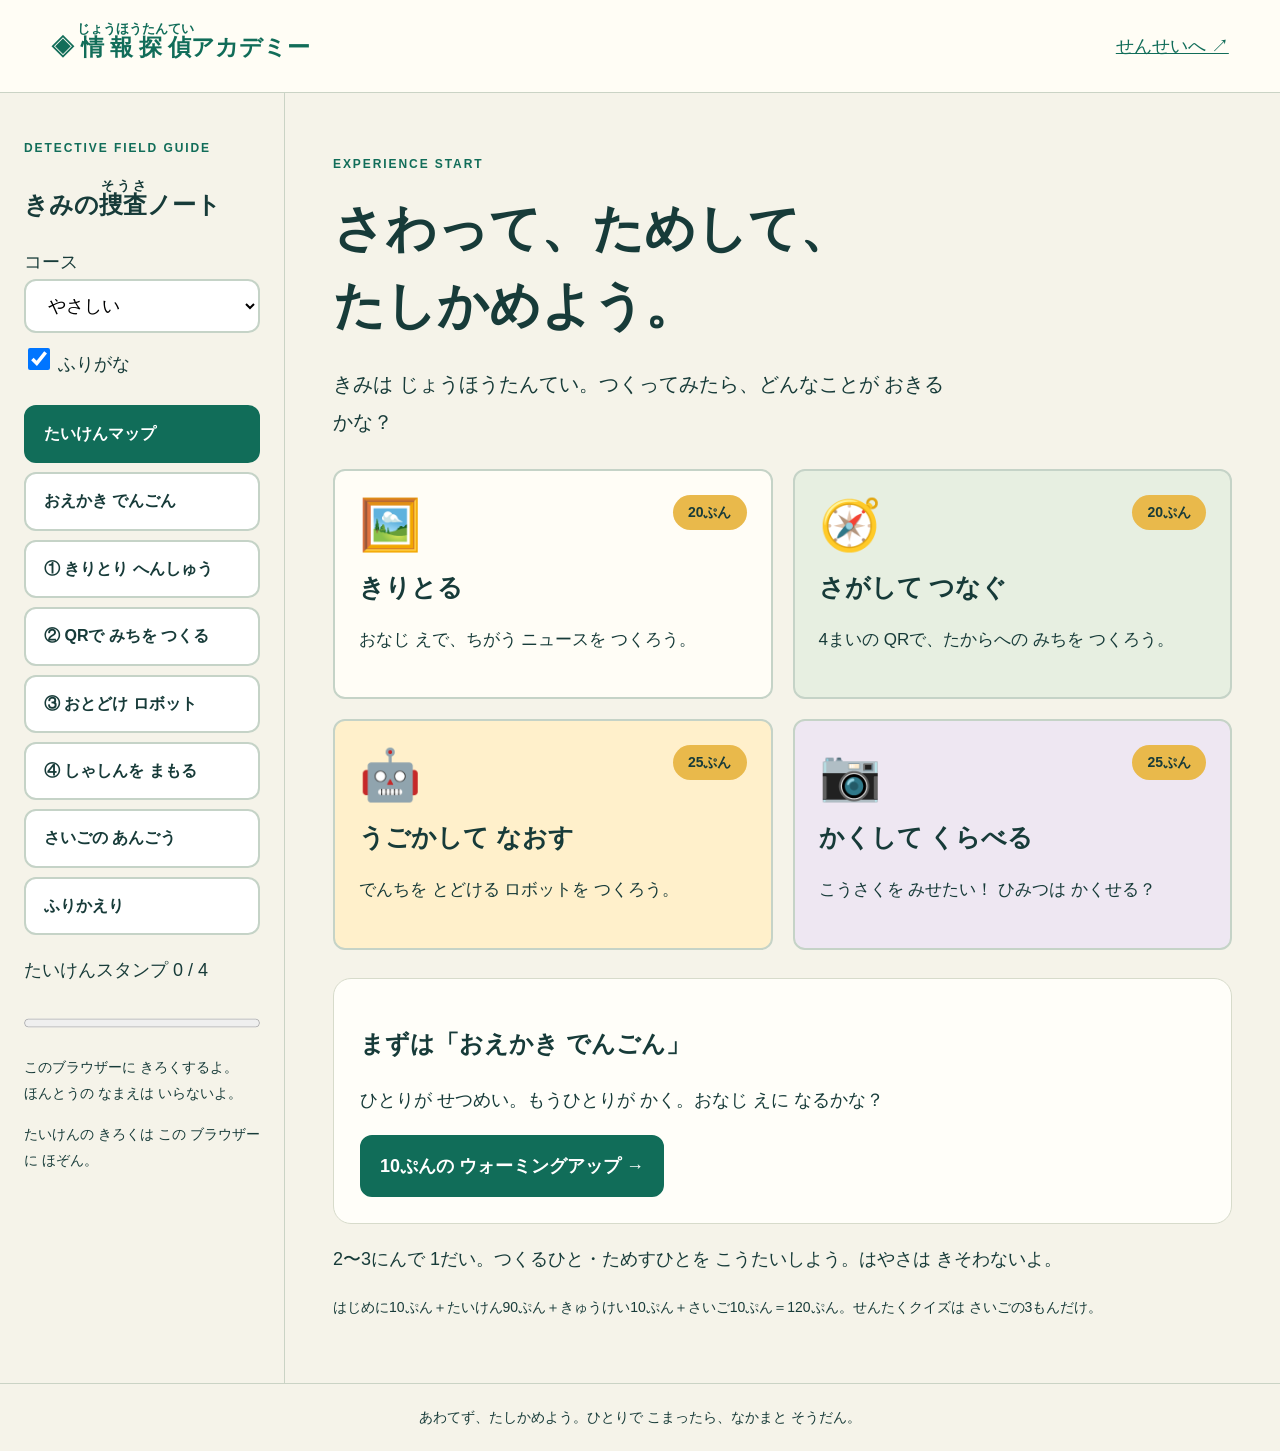
==== index.html @ ee00262c "Add files via upload" ====
<!doctype html><html lang="ja"><head><meta charset="utf-8"><meta name="viewport" content="width=device-width,initial-scale=1"><title>情報探偵アカデミー</title><link rel="stylesheet" href="style.css"></head><body><header><a href="#home" class="brand">◈ <ruby>情報探偵<rt>じょうほうたんてい</rt></ruby>アカデミー</a><a href="teacher.html">せんせいへ ↗</a></header><div class="layout"><aside><p class="eyebrow">DETECTIVE FIELD GUIDE</p><h2>きみの<ruby>捜査<rt>そうさ</rt></ruby>ノート</h2><label>コース<select id="level"><option value="easy">やさしい</option><option value="hard">チャレンジ</option></select></label><label class="check"><input id="furigana" type="checkbox" checked> ふりがな</label><nav id="nav" aria-label="任務"></nav><p id="progressText"></p><progress id="progress" max="4" value="0"></progress><p class="small">このブラウザーに きろくするよ。<br>ほんとうの なまえは いらないよ。</p><p id="storage" class="small"></p></aside><main id="main" tabindex="-1"></main></div><footer>あわてず、たしかめよう。ひとりで こまったら、なかまと そうだん。</footer><script src="content.js"></script><script src="app.js"></script><script src="robot.js"></script><script src="events.js"></script></body></html>
---- style.css ----
:root{--ink:#173b39;--green:#116d59;--paper:#f5f3e9;--gold:#e9b94b}*{box-sizing:border-box}body{margin:0;background:var(--paper);color:var(--ink);font-family:'Yu Gothic','Meiryo',sans-serif;font-size:18px;line-height:1.9}header{display:flex;justify-content:space-between;align-items:center;padding:22px 4%;border-bottom:1px solid #cad3c5;background:#fffdf5;gap:20px}a{color:var(--green)}.brand{font-weight:900;text-decoration:none;font-size:23px}rt{font-size:.55em}body.no-ruby rt{visibility:hidden}.layout{max-width:1320px;margin:auto;display:grid;grid-template-columns:285px 1fr;min-height:80vh}aside{padding:32px 24px;border-right:1px solid #cad3c5}main{padding:48px;min-width:0}h1{font-size:clamp(30px,4vw,52px);line-height:1.5;margin:16px 0}h2{font-size:24px;line-height:1.6}h3{font-size:21px}.eyebrow{font-size:12px;letter-spacing:.16em;font-weight:bold;color:var(--green)}.small{font-size:14px}nav{display:grid;gap:9px;margin-top:24px}button,.button,select,input[type=text]{font:inherit;min-height:54px;border-radius:12px;border:2px solid #c5d3c7;padding:12px 18px}button,.button{cursor:pointer;background:#fff;color:var(--ink);font-weight:bold;text-decoration:none;display:inline-block;touch-action:manipulation}button:hover,.button:hover{border-color:var(--green);background:#eef5e9}button:focus-visible,a:focus-visible,input:focus-visible,select:focus-visible{outline:4px solid #b85e13;outline-offset:3px}button.primary,.button.primary,nav button.active{background:var(--green);color:white;border-color:var(--green)}button:disabled{opacity:.5;cursor:default}nav button{text-align:left;font-size:16px}select{width:100%;background:white}.check{display:block;margin-top:12px}input[type=checkbox]{width:22px;height:22px}progress{width:100%;accent-color:var(--green)}.hero{background:#e2ebd8;border-radius:24px;padding:32px;position:relative}.tag{display:inline-block;background:var(--gold);border-radius:30px;padding:4px 15px;font-size:14px;font-weight:bold}.cards{display:grid;grid-template-columns:1fr 1fr;gap:16px;margin:24px 0}.card{background:#fffef9;padding:26px;border:1px solid #d7dbcb;border-radius:18px}.number{font-family:Georgia,serif;font-size:42px;color:var(--green)}.actions{display:flex;flex-wrap:wrap;gap:12px;margin:20px 0}.answers{display:grid;gap:12px}.answers button{text-align:left}.feedback{padding:18px;background:#e5eedc;border-left:5px solid var(--green);margin:20px 0}.feedback:empty{display:none}details{margin:22px 0;padding:16px;border:1px dashed #87a393;border-radius:12px}summary{cursor:pointer;font-weight:bold;min-height:44px}.letters{display:flex;gap:12px;flex-wrap:wrap}.letter{background:var(--green);color:white;font-size:28px;padding:10px 24px;border-radius:12px}.maze{display:grid;grid-template-columns:repeat(5,1fr);gap:5px;max-width:440px;background:#ced8c6;padding:8px;border-radius:12px}.cell{aspect-ratio:1;display:grid;place-items:center;background:#fffdf5;border-radius:5px;font-size:28px}.wall{background:#4b655e}.queue{min-height:60px;padding:12px;background:#fff;border:2px dashed #a6b7a5;border-radius:10px;overflow-wrap:anywhere}.certificate{text-align:center;border:8px double var(--green);padding:40px;background:#fffdf4}.certificate .seal{font-size:70px}.muted{color:#506861}footer{padding:20px;text-align:center;font-size:14px;border-top:1px solid #cad3c5}.print-only{display:none}body>article{max-width:1000px;margin:auto;padding:32px}.qr-card{border:2px dashed #344f49;padding:25px;text-align:center;break-inside:avoid}.qr-card img{width:180px;height:180px;image-rendering:pixelated}@media(max-width:900px){.layout{grid-template-columns:220px 1fr}main{padding:24px}aside{padding:22px 14px}.cards{grid-template-columns:1fr}}@media(max-width:640px){header{align-items:flex-start}.brand{font-size:18px}header>a:last-child{font-size:14px}.layout{display:block}aside{border-right:0;padding:16px}aside h2,aside .eyebrow,aside .small{display:none}nav{grid-template-columns:1fr 1fr;margin-top:12px}nav button{font-size:14px;padding:10px}main{padding:20px}h1{font-size:32px}.hero{padding:24px}}@media print{header,aside,footer,.no-print{display:none!important}.layout{display:block}main{padding:0}.print-only{display:block}.cards{grid-template-columns:1fr 1fr}.certificate{margin-top:20mm}body{background:white;color:black}details{display:none}article{padding:0!important}.qr-card img{width:40mm;height:40mm}}
main:focus{outline:none}@media print{.qr-card{padding:12px}.qr-card h2{font-size:19px}.qr-card p{margin:8px 0}body.print-certificate .certificate{break-inside:avoid}}
/* Expanded edition */
nav button{display:flex;flex-wrap:wrap;align-items:center;justify-content:space-between;gap:4px}nav small{font-size:12px;opacity:.85}.stats{display:grid;grid-template-columns:repeat(4,1fr);gap:12px;margin:24px 0}.stats span{padding:20px 12px;background:#e9ecdf;border-radius:12px;text-align:center;font-size:14px}.stats b{display:block;font-size:34px;line-height:1.3;color:var(--green)}.section-meta{display:flex;flex-wrap:wrap;gap:12px;align-items:center;font-size:14px;margin:20px 0}.stage-tabs{display:flex;flex-wrap:wrap;gap:8px;margin:20px 0}.stage-tabs button{min-width:52px;padding:9px 13px}.stage-tabs .selected,.command.selected{background:#173b39;color:white;border-color:#173b39}.stage-tabs .solved{box-shadow:inset 0 -5px 0 #4b9475}.case{padding:28px;background:#fffdf7;border:1px solid #d7dbcb;border-radius:18px;margin:24px 0}.case>h2{font-size:28px;margin-top:8px}.evidence-grid{display:grid;grid-template-columns:1fr 1fr;gap:14px;margin:24px 0}.evidence{border:1px solid #c6d3c0;border-top:5px solid #7c9d83;background:#f0f4e9;padding:18px}.evidence:nth-child(2){background:#faf0d7;border-color:#d9c07e}.evidence>span{font-size:14px;font-weight:bold}.evidence p{margin:12px 0 0}.answers button{display:flex;gap:12px;align-items:center;line-height:1.8}.answer-label{flex:0 0 32px;width:32px;height:32px;display:grid;place-items:center;background:#e7eddf;border-radius:50%;font-size:16px}.answers button.correct{border-color:var(--green);background:#e8f1e1}.hint-row{display:grid;grid-template-columns:1fr 1fr;gap:12px}.hint-row details{margin:20px 0}.talk{padding:20px;background:#f4eddb;border-radius:12px;margin-top:20px}.talk h3{margin-top:0}.reward{padding:24px;background:#e2eedb;border:2px solid #91ad7c;border-radius:16px;margin:22px 0}.reward .letter{display:inline-block;font-size:24px;margin-left:10px}.clue-grid{display:grid;grid-template-columns:repeat(3,minmax(0,1fr));gap:12px;margin:24px 0}.clue{display:flex;flex-direction:column;align-items:center;text-align:center;border-radius:12px;padding:18px 12px;background:#fffdf5;border:2px solid #c5d3c7;min-width:0}.clue strong{font-size:34px;color:var(--green);line-height:1.4}.clue span{font-size:15px}.clue small{font-size:13px}.clue.solved{background:#e2eedb}.maze-tabs button{font-size:15px}.maze-workspace{display:grid;grid-template-columns:1fr;gap:20px}.maze{width:100%;max-width:440px;margin:auto}.maze .cell{font-size:clamp(19px,3vw,29px);min-width:0}.visited-chip{background:#f7e3a4}.program{min-width:0}.direction-controls{display:grid;grid-template-columns:repeat(2,1fr)}.direction-controls button{font-size:19px}.queue{display:flex;flex-wrap:wrap;gap:7px}.command{min-height:54px;min-width:44px;padding:6px 10px;display:flex;flex-direction:column;align-items:center;line-height:1.3}.command small{font-size:11px}.command{font-size:25px}.loop-label{padding:18px;background:#eee4c9;display:block;border-radius:12px}.loop-label select{width:auto;max-width:100%}.lock-steps{display:flex;gap:12px;flex-wrap:wrap}.actions input[type=text]{width:100%;max-width:340px;min-width:0}.case,.card,.hero{overflow-wrap:anywhere}.table-wrap{overflow:auto}table{border-collapse:collapse;width:100%;font-size:16px}th,td{border:1px solid #bdcdbb;padding:12px;text-align:left;vertical-align:top}th{background:#e2ebd8}.writing-lines{height:110px;background:repeating-linear-gradient(white,white 35px,#b4c3b3 36px,white 37px)}.worksheet-section{break-inside:avoid;margin:20px 0}.card-sheet{display:grid;grid-template-columns:1fr 1fr;gap:12px}.print-break{break-after:page}
@media(min-width:1250px){.maze-workspace{grid-template-columns:1fr 1fr}}
@media(max-width:900px){.evidence-grid{grid-template-columns:1fr}.case{padding:22px}.stats{grid-template-columns:1fr 1fr}.clue-grid{grid-template-columns:1fr 1fr}.hint-row{grid-template-columns:1fr;gap:0}.hint-row details{margin:8px 0}}
@media(max-width:640px){.case{padding:18px}.case>h2{font-size:23px}.card-sheet{grid-template-columns:1fr}.certificate{padding:22px}.direction-controls button{padding:10px}.clue{padding:12px 7px}.hero h1{font-size:30px}.program>.actions button{font-size:15px}.stats span{padding:14px}nav button{font-size:13px}.answer-label{flex-basis:26px;width:26px;height:26px}}
@media print{@page{size:A4;margin:12mm}body{font-size:13px;line-height:1.7}.card-sheet{grid-template-columns:1fr 1fr;gap:10mm}.card-sheet .qr-card{height:116mm;padding:8mm}.card-sheet h2{font-size:18px}.card-sheet p{font-size:13px}.card-sheet .qr-card img{width:36mm;height:36mm}.card-sheet .qr-card:nth-child(4){break-after:page}.worksheet-page{break-after:page}.worksheet-page:last-child{break-after:auto}.certificate{font-size:18px}body.print-certificate main>*{display:none!important}body.print-certificate main>.certificate{display:block!important;margin-top:15mm;break-inside:avoid}}
@media(prefers-reduced-motion:reduce){*{scroll-behavior:auto!important}}

@media(min-width:1000px){.maze-workspace{grid-template-columns:minmax(0,1fr) minmax(0,1fr)}.program>.actions button{font-size:15px;padding:10px}.direction-controls button{font-size:17px;padding:10px}.program p{font-size:15px}.loop-label{font-size:15px;padding:12px}.loop-label select{font-size:15px}}
@media print{.worksheet-page .writing-lines{height:75px}.worksheet-page h2{font-size:21px}.worksheet-page h3{font-size:17px}.worksheet-page table{font-size:12px}.worksheet-page th,.worksheet-page td{padding:8px}}
@media(min-width:1000px){.maze-workspace>div:first-child{align-self:start;position:sticky;top:16px}}.maze .cell{line-height:1}

#questionTitle{scroll-margin-top:24px}#questionTitle:focus{outline:none}
/* Hands-on edition */
[hidden]{display:none!important}.lead{max-width:56ch;font-size:20px}#pageTitle,#activityTitle,#previewTitle{scroll-margin-top:24px}#pageTitle:focus,#activityTitle:focus,#previewTitle:focus{outline:none}.experience-grid{display:grid;grid-template-columns:1fr 1fr;gap:20px;margin:28px 0}.experience-card{text-align:left;padding:24px;background:#fffdf6;position:relative}.experience-card p{font-size:17px;font-weight:normal}.experience-card h2{font-size:25px;margin:12px 0}.experience-card .tag{float:right}.experience-icon{font-size:50px;line-height:1.2;margin:12px 0}.experience-card:nth-child(2){background:#e7efe1}.experience-card:nth-child(3){background:#fff0cb}.experience-card:nth-child(4){background:#eee7f2}.edit-workspace{display:grid;grid-template-columns:1.15fr 1fr;gap:22px;align-items:start}.crop-picture{display:block;width:100%;aspect-ratio:16/10;background:#e7eddf;border-radius:12px;border:1px solid #b8c9b5;overflow:hidden}.image-edit label{font-size:16px;display:block;margin-top:12px}.image-credit{font-size:12px;text-align:right;margin:4px}.image-edit input[type=range]{width:100%;min-height:54px;accent-color:var(--green);cursor:pointer}.image-edit .actions{margin:8px 0}.image-edit button{font-size:15px;padding:10px}.selected{background:#173b39!important;color:white!important;border-color:#173b39!important}.live-headline{font-size:23px;font-weight:bold;background:#f5edda;padding:15px;border-radius:12px}.draft-grid{display:grid;grid-template-columns:1fr 1fr;gap:20px;margin:20px 0}.news-card{border:2px solid #c5d3c7;border-radius:14px;overflow:hidden;background:white;padding:14px}.news-card .tag{margin-bottom:12px}.news-card h3{font-size:22px}.drawing-grid{display:grid;grid-template-columns:1fr 1fr;gap:20px}.drawing-panel{position:relative}.drawing-panel svg,#drawing{width:100%;aspect-ratio:10/7;background:#fffdf5;border:2px solid #9cb5a0;border-radius:12px;display:block}.drawing-panel .cover-message{display:none}.drawing-panel.covered svg{visibility:hidden}.drawing-panel.covered{background:#315c5a;border-radius:12px}.drawing-panel.covered .cover-message{display:grid;position:absolute;inset:0;place-content:center;text-align:center;color:white;font-weight:bold}.drawing-panel+button{margin-top:15px}#drawing{touch-action:none;cursor:crosshair}.hunt-workspace{display:grid;grid-template-columns:1fr 1fr;gap:22px}.hunt-map{display:grid;grid-template-columns:repeat(6,minmax(0,1fr));gap:4px;border:7px solid #bdd2b4;background:#bdd2b4;border-radius:15px;max-width:440px;margin:auto}.map-cell{min-width:0;aspect-ratio:1;line-height:1;display:grid;place-items:center;font-size:24px;border-radius:5px}.road{background:#fff8de}.building{background:#88af92}.route-cards{display:grid;grid-template-columns:1fr 1fr;gap:10px;margin-bottom:20px}.route-cards button{display:flex;flex-direction:column;align-items:center;padding:12px 8px}.route-cards span{font-size:15px}.route-cards b{font-size:25px}.route-chip{display:flex;flex-direction:column;align-items:center;font-size:13px;background:#e6eddc;padding:7px;border-radius:8px}.route-chip b{font-size:21px}.photo-scene{position:relative;width:100%;max-width:800px;margin:auto;aspect-ratio:8/5;border-radius:16px;overflow:hidden;background:#e7e0eb}.photo-scene>img{display:block;width:100%;height:100%}.photo-hotspot{position:absolute;display:flex;align-items:flex-end;justify-content:center;min-height:0;padding:0;border:2px dashed #704795;border-radius:7px;background:transparent;color:#243f49}.photo-hotspot:hover{background:#f7efce55;border-color:#704795}.photo-hotspot span{font-size:12px;line-height:1.3;background:#fff9e7d9;padding:3px;border-radius:4px}.photo-hotspot.masked{background:#285c69;border:2px solid #f3d071;align-items:center}.photo-hotspot.masked span{background:transparent;color:white}.photo-cover{position:absolute;background:#285c69;border-radius:7px;display:grid;place-items:center;color:white;font-size:28px}.mask-tools{display:grid;grid-template-columns:repeat(2,1fr);gap:10px;margin:22px 0}.mask-tools button[aria-pressed=true]{background:#dfead7;border-color:var(--green)}.location-control{display:flex;gap:12px;align-items:center;padding:18px;background:#f3ecd6;border-radius:12px;cursor:pointer}.location-control input{flex-shrink:0;width:26px;height:26px}.friend-box{padding:20px;border:2px dashed #a58eae;margin:18px 0;border-radius:12px}.friend-box small{font-size:12px}.friend-box p:empty{display:none}.mock-post{background:white;padding:18px;border:1px solid #d2d9ce;max-width:700px;margin:auto;border-radius:15px}.mock-post>p{font-size:15px}#customCaption{width:100%;min-width:0}.maze button.cell{padding:0;min-height:0;min-width:0;line-height:1;font-size:24px;border:1px solid transparent;border-radius:5px}.maze button.cell:disabled{opacity:1}.maze button.cell.wall:hover{background:#5a746d}.reward{display:flex;align-items:center;gap:15px;flex-wrap:wrap}.reward .letter{margin:0}.hero-art{width:100%;max-width:560px}
@media(min-width:1000px){.hunt-workspace>div:first-child{align-self:start;position:sticky;top:16px}.edit-workspace>div:first-child{position:sticky;top:16px}}
@media(max-width:1150px){.edit-workspace{grid-template-columns:1fr}.image-edit{position:static!important}.crop-picture{max-height:400px}.hunt-workspace{grid-template-columns:1fr}.hunt-map{max-width:380px}.draft-grid{grid-template-columns:1fr}.drawing-grid{grid-template-columns:1fr}}
@media(max-width:900px) and (min-width:641px){.layout{grid-template-columns:185px 1fr}aside{padding:18px 10px}nav button{font-size:13px}.brand{font-size:20px}}
@media(max-width:640px){.experience-grid{grid-template-columns:1fr}.experience-card{padding:20px}.photo-hotspot span{font-size:10px}.photo-cover{font-size:18px}.mask-tools button{font-size:14px;padding:10px}.photo-scene{border-radius:9px}.map-cell{font-size:23px}.lead{font-size:18px}.news-card{padding:10px}}
@media print{.experience-grid{grid-template-columns:1fr 1fr}.photo-scene,.crop-picture{break-inside:avoid}.worksheet-page .drawing-lines{height:82px}.card-sheet .qr-card{height:113mm}.activity-note{border:1px solid #a8b9a4;padding:14px;break-inside:avoid;margin:12px 0}.activity-note h3{margin-top:0}.activity-note p{margin:8px 0}.activity-note .writing-lines{height:68px}}

.check-case{min-height:100vh;min-height:100svh}

/* Battery delivery: two detours and visible collection progress. */
.maze .cell{position:relative}.maze .battery-cell{background:#ffebaf}.maze .collected-cell{background:#d7ebd4}.cell-mark{position:absolute;right:3px;bottom:1px;font-size:11px;font-weight:900;line-height:1}.battery-status{display:flex;flex-wrap:wrap;gap:8px 20px;align-items:center;padding:12px 16px;background:#fff0ca;border-radius:12px;margin-top:12px}.battery-status span{font-size:14px}.command.executing{background:#fff0b8;border-color:#9b690b;box-shadow:0 0 0 2px #e9b94b}.maze-challenge{padding:14px 18px;background:#e7eedf;border-radius:12px;font-size:16px}
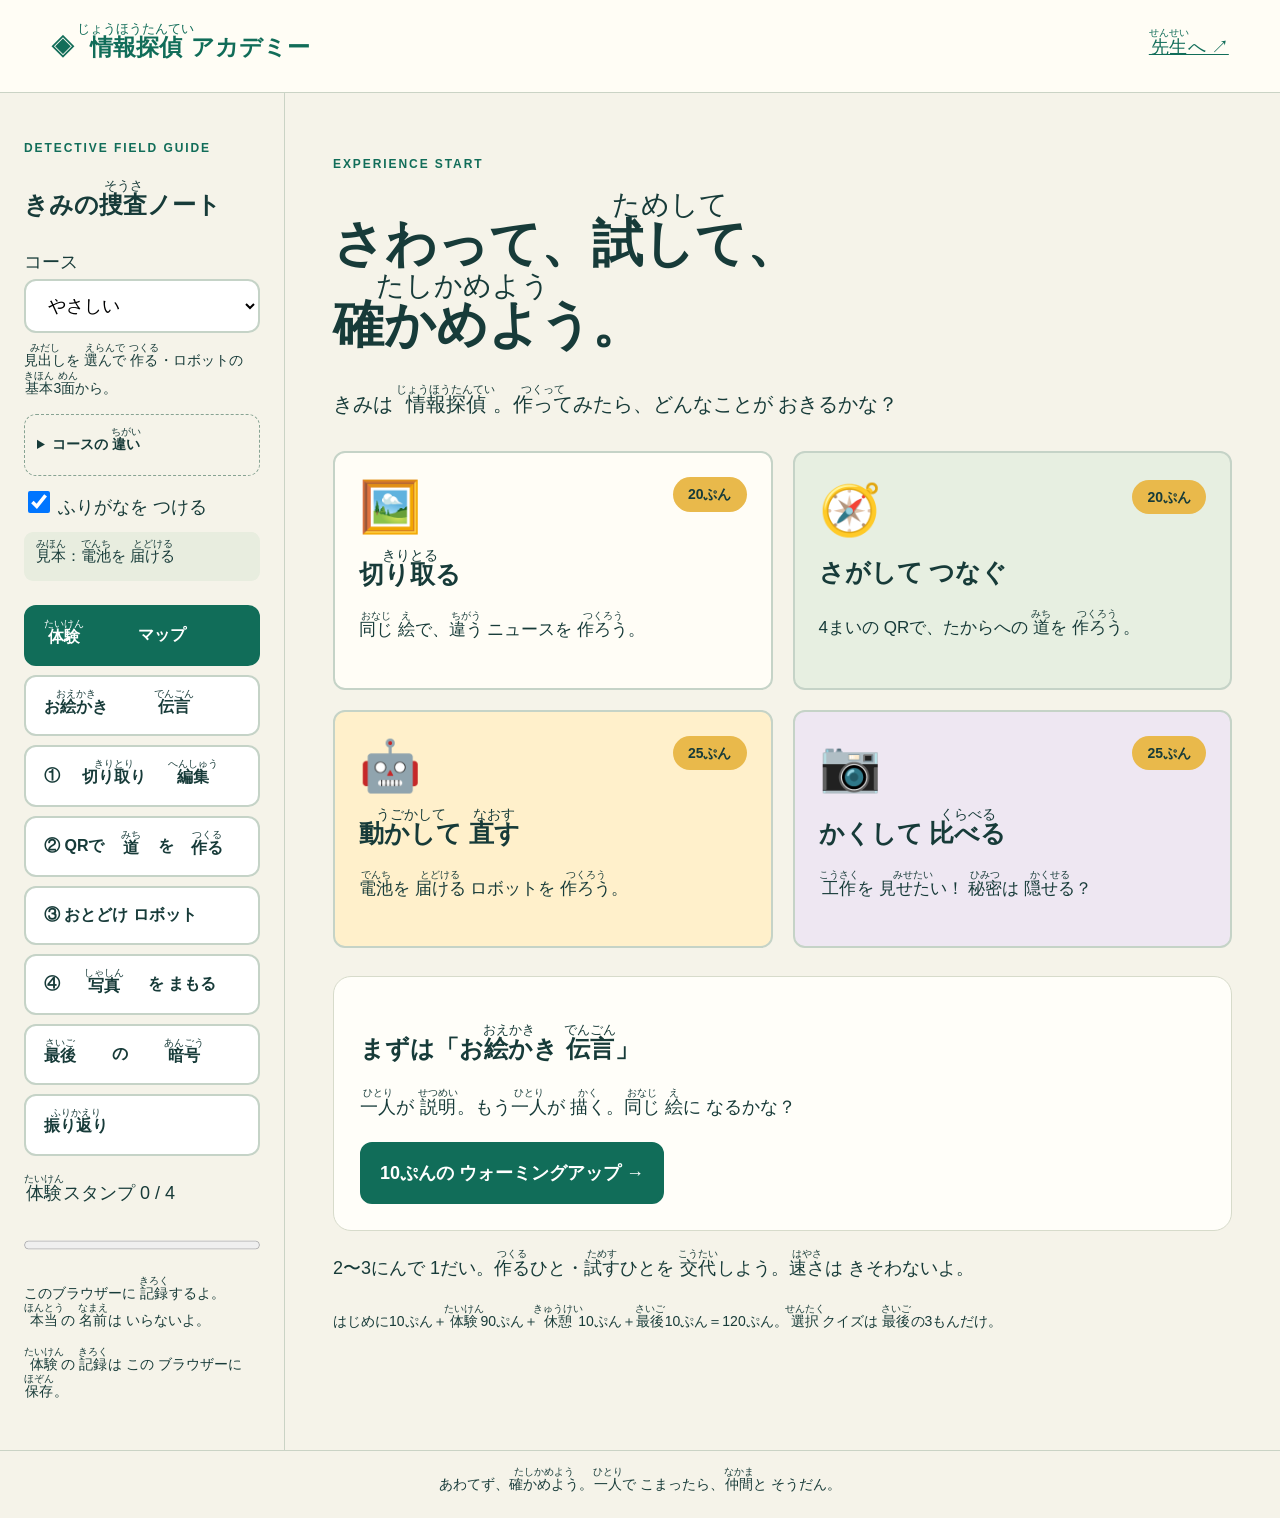
==== commit c0987983: "Add files via upload" ====
--- a/index.html
+++ b/index.html
@@ -1,2 +1,2 @@
-<!doctype html><html lang="ja"><head><meta charset="utf-8"><meta name="viewport" content="width=device-width,initial-scale=1"><title>情報探偵アカデミー</title><link rel="stylesheet" href="style.css"></head><body><header><a href="#home" class="brand">◈ <ruby>情報探偵<rt>じょうほうたんてい</rt></ruby>アカデミー</a><a href="teacher.html">せんせいへ ↗</a></header><div class="layout"><aside><p class="eyebrow">DETECTIVE FIELD GUIDE</p><h2>きみの<ruby>捜査<rt>そうさ</rt></ruby>ノート</h2><label>コース<select id="level"><option value="easy">やさしい</option><option value="hard">チャレンジ</option></select></label><label class="check"><input id="furigana" type="checkbox" checked> ふりがな</label><nav id="nav" aria-label="任務"></nav><p id="progressText"></p><progress id="progress" max="4" value="0"></progress><p class="small">このブラウザーに きろくするよ。<br>ほんとうの なまえは いらないよ。</p><p id="storage" class="small"></p></aside><main id="main" tabindex="-1"></main></div><footer>あわてず、たしかめよう。ひとりで こまったら、なかまと そうだん。</footer><script src="content.js"></script><script src="app.js"></script><script src="robot.js"></script><script src="events.js"></script></body></html>
-
+<!doctype html><html lang="ja"><head><meta charset="utf-8"><meta name="viewport" content="width=device-width,initial-scale=1"><title>情報探偵アカデミー</title><link rel="stylesheet" href="style.css"></head><body><header><a href="#home" class="brand">◈ 情報探偵アカデミー</a><a href="teacher.html">先生へ ↗</a></header><div class="layout"><aside><p class="eyebrow">DETECTIVE FIELD GUIDE</p><h2>きみの捜査ノート</h2><label>コース<select id="level" aria-describedby="courseSummary"><option value="easy">やさしい</option><option value="hard">チャレンジ</option></select></label><p id="courseSummary" class="course-summary" aria-live="polite"></p><details class="course-details"><summary>コースの 違い</summary><p><b>やさしい：</b>ニュースの 見出しを 選んで 作る。ロボットは 基本の3面から。</p><p><b>チャレンジ：</b>見出しを 自分で 書ける。ロボットの 発展課題を 最初から 表示。</p><p>QR・写真・確認問題と、電池の 迷路は 共通です。やさしいでも、発展課題を 自分で 開けます。</p></details><label class="check"><input id="furigana" type="checkbox" checked> ふりがなを つける</label><p class="reading-sample">見本：電池を 届ける</p><nav id="nav" aria-label="任務"></nav><p id="progressText"></p><progress id="progress" max="4" value="0"></progress><p class="small">このブラウザーに 記録するよ。<br>本当の 名前は いらないよ。</p><p id="storage" class="small"></p></aside><main id="main" tabindex="-1"></main></div><footer>あわてず、確かめよう。一人で こまったら、仲間と そうだん。</footer><script src="readings.js"></script><script src="content.js"></script><script src="app.js"></script><script src="robot.js"></script><script src="intro.js"></script><script src="events.js"></script></body></html>
+
--- a/style.css
+++ b/style.css
@@ -1,27 +1,32 @@
-:root{--ink:#173b39;--green:#116d59;--paper:#f5f3e9;--gold:#e9b94b}*{box-sizing:border-box}body{margin:0;background:var(--paper);color:var(--ink);font-family:'Yu Gothic','Meiryo',sans-serif;font-size:18px;line-height:1.9}header{display:flex;justify-content:space-between;align-items:center;padding:22px 4%;border-bottom:1px solid #cad3c5;background:#fffdf5;gap:20px}a{color:var(--green)}.brand{font-weight:900;text-decoration:none;font-size:23px}rt{font-size:.55em}body.no-ruby rt{visibility:hidden}.layout{max-width:1320px;margin:auto;display:grid;grid-template-columns:285px 1fr;min-height:80vh}aside{padding:32px 24px;border-right:1px solid #cad3c5}main{padding:48px;min-width:0}h1{font-size:clamp(30px,4vw,52px);line-height:1.5;margin:16px 0}h2{font-size:24px;line-height:1.6}h3{font-size:21px}.eyebrow{font-size:12px;letter-spacing:.16em;font-weight:bold;color:var(--green)}.small{font-size:14px}nav{display:grid;gap:9px;margin-top:24px}button,.button,select,input[type=text]{font:inherit;min-height:54px;border-radius:12px;border:2px solid #c5d3c7;padding:12px 18px}button,.button{cursor:pointer;background:#fff;color:var(--ink);font-weight:bold;text-decoration:none;display:inline-block;touch-action:manipulation}button:hover,.button:hover{border-color:var(--green);background:#eef5e9}button:focus-visible,a:focus-visible,input:focus-visible,select:focus-visible{outline:4px solid #b85e13;outline-offset:3px}button.primary,.button.primary,nav button.active{background:var(--green);color:white;border-color:var(--green)}button:disabled{opacity:.5;cursor:default}nav button{text-align:left;font-size:16px}select{width:100%;background:white}.check{display:block;margin-top:12px}input[type=checkbox]{width:22px;height:22px}progress{width:100%;accent-color:var(--green)}.hero{background:#e2ebd8;border-radius:24px;padding:32px;position:relative}.tag{display:inline-block;background:var(--gold);border-radius:30px;padding:4px 15px;font-size:14px;font-weight:bold}.cards{display:grid;grid-template-columns:1fr 1fr;gap:16px;margin:24px 0}.card{background:#fffef9;padding:26px;border:1px solid #d7dbcb;border-radius:18px}.number{font-family:Georgia,serif;font-size:42px;color:var(--green)}.actions{display:flex;flex-wrap:wrap;gap:12px;margin:20px 0}.answers{display:grid;gap:12px}.answers button{text-align:left}.feedback{padding:18px;background:#e5eedc;border-left:5px solid var(--green);margin:20px 0}.feedback:empty{display:none}details{margin:22px 0;padding:16px;border:1px dashed #87a393;border-radius:12px}summary{cursor:pointer;font-weight:bold;min-height:44px}.letters{display:flex;gap:12px;flex-wrap:wrap}.letter{background:var(--green);color:white;font-size:28px;padding:10px 24px;border-radius:12px}.maze{display:grid;grid-template-columns:repeat(5,1fr);gap:5px;max-width:440px;background:#ced8c6;padding:8px;border-radius:12px}.cell{aspect-ratio:1;display:grid;place-items:center;background:#fffdf5;border-radius:5px;font-size:28px}.wall{background:#4b655e}.queue{min-height:60px;padding:12px;background:#fff;border:2px dashed #a6b7a5;border-radius:10px;overflow-wrap:anywhere}.certificate{text-align:center;border:8px double var(--green);padding:40px;background:#fffdf4}.certificate .seal{font-size:70px}.muted{color:#506861}footer{padding:20px;text-align:center;font-size:14px;border-top:1px solid #cad3c5}.print-only{display:none}body>article{max-width:1000px;margin:auto;padding:32px}.qr-card{border:2px dashed #344f49;padding:25px;text-align:center;break-inside:avoid}.qr-card img{width:180px;height:180px;image-rendering:pixelated}@media(max-width:900px){.layout{grid-template-columns:220px 1fr}main{padding:24px}aside{padding:22px 14px}.cards{grid-template-columns:1fr}}@media(max-width:640px){header{align-items:flex-start}.brand{font-size:18px}header>a:last-child{font-size:14px}.layout{display:block}aside{border-right:0;padding:16px}aside h2,aside .eyebrow,aside .small{display:none}nav{grid-template-columns:1fr 1fr;margin-top:12px}nav button{font-size:14px;padding:10px}main{padding:20px}h1{font-size:32px}.hero{padding:24px}}@media print{header,aside,footer,.no-print{display:none!important}.layout{display:block}main{padding:0}.print-only{display:block}.cards{grid-template-columns:1fr 1fr}.certificate{margin-top:20mm}body{background:white;color:black}details{display:none}article{padding:0!important}.qr-card img{width:40mm;height:40mm}}
-main:focus{outline:none}@media print{.qr-card{padding:12px}.qr-card h2{font-size:19px}.qr-card p{margin:8px 0}body.print-certificate .certificate{break-inside:avoid}}
-/* Expanded edition */
-nav button{display:flex;flex-wrap:wrap;align-items:center;justify-content:space-between;gap:4px}nav small{font-size:12px;opacity:.85}.stats{display:grid;grid-template-columns:repeat(4,1fr);gap:12px;margin:24px 0}.stats span{padding:20px 12px;background:#e9ecdf;border-radius:12px;text-align:center;font-size:14px}.stats b{display:block;font-size:34px;line-height:1.3;color:var(--green)}.section-meta{display:flex;flex-wrap:wrap;gap:12px;align-items:center;font-size:14px;margin:20px 0}.stage-tabs{display:flex;flex-wrap:wrap;gap:8px;margin:20px 0}.stage-tabs button{min-width:52px;padding:9px 13px}.stage-tabs .selected,.command.selected{background:#173b39;color:white;border-color:#173b39}.stage-tabs .solved{box-shadow:inset 0 -5px 0 #4b9475}.case{padding:28px;background:#fffdf7;border:1px solid #d7dbcb;border-radius:18px;margin:24px 0}.case>h2{font-size:28px;margin-top:8px}.evidence-grid{display:grid;grid-template-columns:1fr 1fr;gap:14px;margin:24px 0}.evidence{border:1px solid #c6d3c0;border-top:5px solid #7c9d83;background:#f0f4e9;padding:18px}.evidence:nth-child(2){background:#faf0d7;border-color:#d9c07e}.evidence>span{font-size:14px;font-weight:bold}.evidence p{margin:12px 0 0}.answers button{display:flex;gap:12px;align-items:center;line-height:1.8}.answer-label{flex:0 0 32px;width:32px;height:32px;display:grid;place-items:center;background:#e7eddf;border-radius:50%;font-size:16px}.answers button.correct{border-color:var(--green);background:#e8f1e1}.hint-row{display:grid;grid-template-columns:1fr 1fr;gap:12px}.hint-row details{margin:20px 0}.talk{padding:20px;background:#f4eddb;border-radius:12px;margin-top:20px}.talk h3{margin-top:0}.reward{padding:24px;background:#e2eedb;border:2px solid #91ad7c;border-radius:16px;margin:22px 0}.reward .letter{display:inline-block;font-size:24px;margin-left:10px}.clue-grid{display:grid;grid-template-columns:repeat(3,minmax(0,1fr));gap:12px;margin:24px 0}.clue{display:flex;flex-direction:column;align-items:center;text-align:center;border-radius:12px;padding:18px 12px;background:#fffdf5;border:2px solid #c5d3c7;min-width:0}.clue strong{font-size:34px;color:var(--green);line-height:1.4}.clue span{font-size:15px}.clue small{font-size:13px}.clue.solved{background:#e2eedb}.maze-tabs button{font-size:15px}.maze-workspace{display:grid;grid-template-columns:1fr;gap:20px}.maze{width:100%;max-width:440px;margin:auto}.maze .cell{font-size:clamp(19px,3vw,29px);min-width:0}.visited-chip{background:#f7e3a4}.program{min-width:0}.direction-controls{display:grid;grid-template-columns:repeat(2,1fr)}.direction-controls button{font-size:19px}.queue{display:flex;flex-wrap:wrap;gap:7px}.command{min-height:54px;min-width:44px;padding:6px 10px;display:flex;flex-direction:column;align-items:center;line-height:1.3}.command small{font-size:11px}.command{font-size:25px}.loop-label{padding:18px;background:#eee4c9;display:block;border-radius:12px}.loop-label select{width:auto;max-width:100%}.lock-steps{display:flex;gap:12px;flex-wrap:wrap}.actions input[type=text]{width:100%;max-width:340px;min-width:0}.case,.card,.hero{overflow-wrap:anywhere}.table-wrap{overflow:auto}table{border-collapse:collapse;width:100%;font-size:16px}th,td{border:1px solid #bdcdbb;padding:12px;text-align:left;vertical-align:top}th{background:#e2ebd8}.writing-lines{height:110px;background:repeating-linear-gradient(white,white 35px,#b4c3b3 36px,white 37px)}.worksheet-section{break-inside:avoid;margin:20px 0}.card-sheet{display:grid;grid-template-columns:1fr 1fr;gap:12px}.print-break{break-after:page}
-@media(min-width:1250px){.maze-workspace{grid-template-columns:1fr 1fr}}
-@media(max-width:900px){.evidence-grid{grid-template-columns:1fr}.case{padding:22px}.stats{grid-template-columns:1fr 1fr}.clue-grid{grid-template-columns:1fr 1fr}.hint-row{grid-template-columns:1fr;gap:0}.hint-row details{margin:8px 0}}
-@media(max-width:640px){.case{padding:18px}.case>h2{font-size:23px}.card-sheet{grid-template-columns:1fr}.certificate{padding:22px}.direction-controls button{padding:10px}.clue{padding:12px 7px}.hero h1{font-size:30px}.program>.actions button{font-size:15px}.stats span{padding:14px}nav button{font-size:13px}.answer-label{flex-basis:26px;width:26px;height:26px}}
-@media print{@page{size:A4;margin:12mm}body{font-size:13px;line-height:1.7}.card-sheet{grid-template-columns:1fr 1fr;gap:10mm}.card-sheet .qr-card{height:116mm;padding:8mm}.card-sheet h2{font-size:18px}.card-sheet p{font-size:13px}.card-sheet .qr-card img{width:36mm;height:36mm}.card-sheet .qr-card:nth-child(4){break-after:page}.worksheet-page{break-after:page}.worksheet-page:last-child{break-after:auto}.certificate{font-size:18px}body.print-certificate main>*{display:none!important}body.print-certificate main>.certificate{display:block!important;margin-top:15mm;break-inside:avoid}}
-@media(prefers-reduced-motion:reduce){*{scroll-behavior:auto!important}}
-
-@media(min-width:1000px){.maze-workspace{grid-template-columns:minmax(0,1fr) minmax(0,1fr)}.program>.actions button{font-size:15px;padding:10px}.direction-controls button{font-size:17px;padding:10px}.program p{font-size:15px}.loop-label{font-size:15px;padding:12px}.loop-label select{font-size:15px}}
-@media print{.worksheet-page .writing-lines{height:75px}.worksheet-page h2{font-size:21px}.worksheet-page h3{font-size:17px}.worksheet-page table{font-size:12px}.worksheet-page th,.worksheet-page td{padding:8px}}
-@media(min-width:1000px){.maze-workspace>div:first-child{align-self:start;position:sticky;top:16px}}.maze .cell{line-height:1}
-
-#questionTitle{scroll-margin-top:24px}#questionTitle:focus{outline:none}
-/* Hands-on edition */
-[hidden]{display:none!important}.lead{max-width:56ch;font-size:20px}#pageTitle,#activityTitle,#previewTitle{scroll-margin-top:24px}#pageTitle:focus,#activityTitle:focus,#previewTitle:focus{outline:none}.experience-grid{display:grid;grid-template-columns:1fr 1fr;gap:20px;margin:28px 0}.experience-card{text-align:left;padding:24px;background:#fffdf6;position:relative}.experience-card p{font-size:17px;font-weight:normal}.experience-card h2{font-size:25px;margin:12px 0}.experience-card .tag{float:right}.experience-icon{font-size:50px;line-height:1.2;margin:12px 0}.experience-card:nth-child(2){background:#e7efe1}.experience-card:nth-child(3){background:#fff0cb}.experience-card:nth-child(4){background:#eee7f2}.edit-workspace{display:grid;grid-template-columns:1.15fr 1fr;gap:22px;align-items:start}.crop-picture{display:block;width:100%;aspect-ratio:16/10;background:#e7eddf;border-radius:12px;border:1px solid #b8c9b5;overflow:hidden}.image-edit label{font-size:16px;display:block;margin-top:12px}.image-credit{font-size:12px;text-align:right;margin:4px}.image-edit input[type=range]{width:100%;min-height:54px;accent-color:var(--green);cursor:pointer}.image-edit .actions{margin:8px 0}.image-edit button{font-size:15px;padding:10px}.selected{background:#173b39!important;color:white!important;border-color:#173b39!important}.live-headline{font-size:23px;font-weight:bold;background:#f5edda;padding:15px;border-radius:12px}.draft-grid{display:grid;grid-template-columns:1fr 1fr;gap:20px;margin:20px 0}.news-card{border:2px solid #c5d3c7;border-radius:14px;overflow:hidden;background:white;padding:14px}.news-card .tag{margin-bottom:12px}.news-card h3{font-size:22px}.drawing-grid{display:grid;grid-template-columns:1fr 1fr;gap:20px}.drawing-panel{position:relative}.drawing-panel svg,#drawing{width:100%;aspect-ratio:10/7;background:#fffdf5;border:2px solid #9cb5a0;border-radius:12px;display:block}.drawing-panel .cover-message{display:none}.drawing-panel.covered svg{visibility:hidden}.drawing-panel.covered{background:#315c5a;border-radius:12px}.drawing-panel.covered .cover-message{display:grid;position:absolute;inset:0;place-content:center;text-align:center;color:white;font-weight:bold}.drawing-panel+button{margin-top:15px}#drawing{touch-action:none;cursor:crosshair}.hunt-workspace{display:grid;grid-template-columns:1fr 1fr;gap:22px}.hunt-map{display:grid;grid-template-columns:repeat(6,minmax(0,1fr));gap:4px;border:7px solid #bdd2b4;background:#bdd2b4;border-radius:15px;max-width:440px;margin:auto}.map-cell{min-width:0;aspect-ratio:1;line-height:1;display:grid;place-items:center;font-size:24px;border-radius:5px}.road{background:#fff8de}.building{background:#88af92}.route-cards{display:grid;grid-template-columns:1fr 1fr;gap:10px;margin-bottom:20px}.route-cards button{display:flex;flex-direction:column;align-items:center;padding:12px 8px}.route-cards span{font-size:15px}.route-cards b{font-size:25px}.route-chip{display:flex;flex-direction:column;align-items:center;font-size:13px;background:#e6eddc;padding:7px;border-radius:8px}.route-chip b{font-size:21px}.photo-scene{position:relative;width:100%;max-width:800px;margin:auto;aspect-ratio:8/5;border-radius:16px;overflow:hidden;background:#e7e0eb}.photo-scene>img{display:block;width:100%;height:100%}.photo-hotspot{position:absolute;display:flex;align-items:flex-end;justify-content:center;min-height:0;padding:0;border:2px dashed #704795;border-radius:7px;background:transparent;color:#243f49}.photo-hotspot:hover{background:#f7efce55;border-color:#704795}.photo-hotspot span{font-size:12px;line-height:1.3;background:#fff9e7d9;padding:3px;border-radius:4px}.photo-hotspot.masked{background:#285c69;border:2px solid #f3d071;align-items:center}.photo-hotspot.masked span{background:transparent;color:white}.photo-cover{position:absolute;background:#285c69;border-radius:7px;display:grid;place-items:center;color:white;font-size:28px}.mask-tools{display:grid;grid-template-columns:repeat(2,1fr);gap:10px;margin:22px 0}.mask-tools button[aria-pressed=true]{background:#dfead7;border-color:var(--green)}.location-control{display:flex;gap:12px;align-items:center;padding:18px;background:#f3ecd6;border-radius:12px;cursor:pointer}.location-control input{flex-shrink:0;width:26px;height:26px}.friend-box{padding:20px;border:2px dashed #a58eae;margin:18px 0;border-radius:12px}.friend-box small{font-size:12px}.friend-box p:empty{display:none}.mock-post{background:white;padding:18px;border:1px solid #d2d9ce;max-width:700px;margin:auto;border-radius:15px}.mock-post>p{font-size:15px}#customCaption{width:100%;min-width:0}.maze button.cell{padding:0;min-height:0;min-width:0;line-height:1;font-size:24px;border:1px solid transparent;border-radius:5px}.maze button.cell:disabled{opacity:1}.maze button.cell.wall:hover{background:#5a746d}.reward{display:flex;align-items:center;gap:15px;flex-wrap:wrap}.reward .letter{margin:0}.hero-art{width:100%;max-width:560px}
-@media(min-width:1000px){.hunt-workspace>div:first-child{align-self:start;position:sticky;top:16px}.edit-workspace>div:first-child{position:sticky;top:16px}}
-@media(max-width:1150px){.edit-workspace{grid-template-columns:1fr}.image-edit{position:static!important}.crop-picture{max-height:400px}.hunt-workspace{grid-template-columns:1fr}.hunt-map{max-width:380px}.draft-grid{grid-template-columns:1fr}.drawing-grid{grid-template-columns:1fr}}
-@media(max-width:900px) and (min-width:641px){.layout{grid-template-columns:185px 1fr}aside{padding:18px 10px}nav button{font-size:13px}.brand{font-size:20px}}
-@media(max-width:640px){.experience-grid{grid-template-columns:1fr}.experience-card{padding:20px}.photo-hotspot span{font-size:10px}.photo-cover{font-size:18px}.mask-tools button{font-size:14px;padding:10px}.photo-scene{border-radius:9px}.map-cell{font-size:23px}.lead{font-size:18px}.news-card{padding:10px}}
-@media print{.experience-grid{grid-template-columns:1fr 1fr}.photo-scene,.crop-picture{break-inside:avoid}.worksheet-page .drawing-lines{height:82px}.card-sheet .qr-card{height:113mm}.activity-note{border:1px solid #a8b9a4;padding:14px;break-inside:avoid;margin:12px 0}.activity-note h3{margin-top:0}.activity-note p{margin:8px 0}.activity-note .writing-lines{height:68px}}
-
-.check-case{min-height:100vh;min-height:100svh}
-
-/* Battery delivery: two detours and visible collection progress. */
-.maze .cell{position:relative}.maze .battery-cell{background:#ffebaf}.maze .collected-cell{background:#d7ebd4}.cell-mark{position:absolute;right:3px;bottom:1px;font-size:11px;font-weight:900;line-height:1}.battery-status{display:flex;flex-wrap:wrap;gap:8px 20px;align-items:center;padding:12px 16px;background:#fff0ca;border-radius:12px;margin-top:12px}.battery-status span{font-size:14px}.command.executing{background:#fff0b8;border-color:#9b690b;box-shadow:0 0 0 2px #e9b94b}.maze-challenge{padding:14px 18px;background:#e7eedf;border-radius:12px;font-size:16px}
+:root{--ink:#173b39;--green:#116d59;--paper:#f5f3e9;--gold:#e9b94b}*{box-sizing:border-box}body{margin:0;background:var(--paper);color:var(--ink);font-family:'Yu Gothic','Meiryo',sans-serif;font-size:18px;line-height:1.9}header{display:flex;justify-content:space-between;align-items:center;padding:22px 4%;border-bottom:1px solid #cad3c5;background:#fffdf5;gap:20px}a{color:var(--green)}.brand{font-weight:900;text-decoration:none;font-size:23px}rt{font-size:.55em}body.no-ruby rt{display:none}.layout{max-width:1320px;margin:auto;display:grid;grid-template-columns:285px 1fr;min-height:80vh}aside{padding:32px 24px;border-right:1px solid #cad3c5}main{padding:48px;min-width:0}h1{font-size:clamp(30px,4vw,52px);line-height:1.5;margin:16px 0}h2{font-size:24px;line-height:1.6}h3{font-size:21px}.eyebrow{font-size:12px;letter-spacing:.16em;font-weight:bold;color:var(--green)}.small{font-size:14px}nav{display:grid;gap:9px;margin-top:24px}button,.button,select,input[type=text]{font:inherit;min-height:54px;border-radius:12px;border:2px solid #c5d3c7;padding:12px 18px}button,.button{cursor:pointer;background:#fff;color:var(--ink);font-weight:bold;text-decoration:none;display:inline-block;touch-action:manipulation}button:hover,.button:hover{border-color:var(--green);background:#eef5e9}button:focus-visible,a:focus-visible,input:focus-visible,select:focus-visible{outline:4px solid #b85e13;outline-offset:3px}button.primary,.button.primary,nav button.active{background:var(--green);color:white;border-color:var(--green)}button:disabled{opacity:.5;cursor:default}nav button{text-align:left;font-size:16px}select{width:100%;background:white}.check{display:block;margin-top:12px}input[type=checkbox]{width:22px;height:22px}progress{width:100%;accent-color:var(--green)}.hero{background:#e2ebd8;border-radius:24px;padding:32px;position:relative}.tag{display:inline-block;background:var(--gold);border-radius:30px;padding:4px 15px;font-size:14px;font-weight:bold}.cards{display:grid;grid-template-columns:1fr 1fr;gap:16px;margin:24px 0}.card{background:#fffef9;padding:26px;border:1px solid #d7dbcb;border-radius:18px}.number{font-family:Georgia,serif;font-size:42px;color:var(--green)}.actions{display:flex;flex-wrap:wrap;gap:12px;margin:20px 0}.answers{display:grid;gap:12px}.answers button{text-align:left}.feedback{padding:18px;background:#e5eedc;border-left:5px solid var(--green);margin:20px 0}.feedback:empty{display:none}details{margin:22px 0;padding:16px;border:1px dashed #87a393;border-radius:12px}summary{cursor:pointer;font-weight:bold;min-height:44px}.letters{display:flex;gap:12px;flex-wrap:wrap}.letter{background:var(--green);color:white;font-size:28px;padding:10px 24px;border-radius:12px}.maze{display:grid;grid-template-columns:repeat(5,1fr);gap:5px;max-width:440px;background:#ced8c6;padding:8px;border-radius:12px}.cell{aspect-ratio:1;display:grid;place-items:center;background:#fffdf5;border-radius:5px;font-size:28px}.wall{background:#4b655e}.queue{min-height:60px;padding:12px;background:#fff;border:2px dashed #a6b7a5;border-radius:10px;overflow-wrap:anywhere}.certificate{text-align:center;border:8px double var(--green);padding:40px;background:#fffdf4}.certificate .seal{font-size:70px}.muted{color:#506861}footer{padding:20px;text-align:center;font-size:14px;border-top:1px solid #cad3c5}.print-only{display:none}body>article{max-width:1000px;margin:auto;padding:32px}.qr-card{border:2px dashed #344f49;padding:25px;text-align:center;break-inside:avoid}.qr-card img{width:180px;height:180px;image-rendering:pixelated}@media(max-width:900px){.layout{grid-template-columns:220px 1fr}main{padding:24px}aside{padding:22px 14px}.cards{grid-template-columns:1fr}}@media(max-width:640px){header{align-items:flex-start}.brand{font-size:18px}header>a:last-child{font-size:14px}.layout{display:block}aside{border-right:0;padding:16px}aside h2,aside .eyebrow,aside .small{display:none}nav{grid-template-columns:1fr 1fr;margin-top:12px}nav button{font-size:14px;padding:10px}main{padding:20px}h1{font-size:32px}.hero{padding:24px}}@media print{header,aside,footer,.no-print{display:none!important}.layout{display:block}main{padding:0}.print-only{display:block}.cards{grid-template-columns:1fr 1fr}.certificate{margin-top:20mm}body{background:white;color:black}details{display:none}article{padding:0!important}.qr-card img{width:40mm;height:40mm}}
+main:focus{outline:none}@media print{.qr-card{padding:12px}.qr-card h2{font-size:19px}.qr-card p{margin:8px 0}body.print-certificate .certificate{break-inside:avoid}}
+/* Expanded edition */
+nav button{display:flex;flex-wrap:wrap;align-items:center;justify-content:space-between;gap:4px}nav small{font-size:12px;opacity:.85}.stats{display:grid;grid-template-columns:repeat(4,1fr);gap:12px;margin:24px 0}.stats span{padding:20px 12px;background:#e9ecdf;border-radius:12px;text-align:center;font-size:14px}.stats b{display:block;font-size:34px;line-height:1.3;color:var(--green)}.section-meta{display:flex;flex-wrap:wrap;gap:12px;align-items:center;font-size:14px;margin:20px 0}.stage-tabs{display:flex;flex-wrap:wrap;gap:8px;margin:20px 0}.stage-tabs button{min-width:52px;padding:9px 13px}.stage-tabs .selected,.command.selected{background:#173b39;color:white;border-color:#173b39}.stage-tabs .solved{box-shadow:inset 0 -5px 0 #4b9475}.case{padding:28px;background:#fffdf7;border:1px solid #d7dbcb;border-radius:18px;margin:24px 0}.case>h2{font-size:28px;margin-top:8px}.evidence-grid{display:grid;grid-template-columns:1fr 1fr;gap:14px;margin:24px 0}.evidence{border:1px solid #c6d3c0;border-top:5px solid #7c9d83;background:#f0f4e9;padding:18px}.evidence:nth-child(2){background:#faf0d7;border-color:#d9c07e}.evidence>span{font-size:14px;font-weight:bold}.evidence p{margin:12px 0 0}.answers button{display:flex;gap:12px;align-items:center;line-height:1.8}.answer-label{flex:0 0 32px;width:32px;height:32px;display:grid;place-items:center;background:#e7eddf;border-radius:50%;font-size:16px}.answers button.correct{border-color:var(--green);background:#e8f1e1}.hint-row{display:grid;grid-template-columns:1fr 1fr;gap:12px}.hint-row details{margin:20px 0}.talk{padding:20px;background:#f4eddb;border-radius:12px;margin-top:20px}.talk h3{margin-top:0}.reward{padding:24px;background:#e2eedb;border:2px solid #91ad7c;border-radius:16px;margin:22px 0}.reward .letter{display:inline-block;font-size:24px;margin-left:10px}.clue-grid{display:grid;grid-template-columns:repeat(3,minmax(0,1fr));gap:12px;margin:24px 0}.clue{display:flex;flex-direction:column;align-items:center;text-align:center;border-radius:12px;padding:18px 12px;background:#fffdf5;border:2px solid #c5d3c7;min-width:0}.clue strong{font-size:34px;color:var(--green);line-height:1.4}.clue span{font-size:15px}.clue small{font-size:13px}.clue.solved{background:#e2eedb}.maze-tabs button{font-size:15px}.maze-workspace{display:grid;grid-template-columns:1fr;gap:20px}.maze{width:100%;max-width:440px;margin:auto}.maze .cell{font-size:clamp(19px,3vw,29px);min-width:0}.visited-chip{background:#f7e3a4}.program{min-width:0}.direction-controls{display:grid;grid-template-columns:repeat(2,1fr)}.direction-controls button{font-size:19px}.queue{display:flex;flex-wrap:wrap;gap:7px}.command{min-height:54px;min-width:44px;padding:6px 10px;display:flex;flex-direction:column;align-items:center;line-height:1.3}.command small{font-size:11px}.command{font-size:25px}.loop-label{padding:18px;background:#eee4c9;display:block;border-radius:12px}.loop-label select{width:auto;max-width:100%}.lock-steps{display:flex;gap:12px;flex-wrap:wrap}.actions input[type=text]{width:100%;max-width:340px;min-width:0}.case,.card,.hero{overflow-wrap:anywhere}.table-wrap{overflow:auto}table{border-collapse:collapse;width:100%;font-size:16px}th,td{border:1px solid #bdcdbb;padding:12px;text-align:left;vertical-align:top}th{background:#e2ebd8}.writing-lines{height:110px;background:repeating-linear-gradient(white,white 35px,#b4c3b3 36px,white 37px)}.worksheet-section{break-inside:avoid;margin:20px 0}.card-sheet{display:grid;grid-template-columns:1fr 1fr;gap:12px}.print-break{break-after:page}
+@media(min-width:1250px){.maze-workspace{grid-template-columns:1fr 1fr}}
+@media(max-width:900px){.evidence-grid{grid-template-columns:1fr}.case{padding:22px}.stats{grid-template-columns:1fr 1fr}.clue-grid{grid-template-columns:1fr 1fr}.hint-row{grid-template-columns:1fr;gap:0}.hint-row details{margin:8px 0}}
+@media(max-width:640px){.case{padding:18px}.case>h2{font-size:23px}.card-sheet{grid-template-columns:1fr}.certificate{padding:22px}.direction-controls button{padding:10px}.clue{padding:12px 7px}.hero h1{font-size:30px}.program>.actions button{font-size:15px}.stats span{padding:14px}nav button{font-size:13px}.answer-label{flex-basis:26px;width:26px;height:26px}}
+@media print{@page{size:A4;margin:12mm}body{font-size:13px;line-height:1.7}.card-sheet{grid-template-columns:1fr 1fr;gap:10mm}.card-sheet .qr-card{height:116mm;padding:8mm}.card-sheet h2{font-size:18px}.card-sheet p{font-size:13px}.card-sheet .qr-card img{width:36mm;height:36mm}.card-sheet .qr-card:nth-child(4){break-after:page}.worksheet-page{break-after:page}.worksheet-page:last-child{break-after:auto}.certificate{font-size:18px}body.print-certificate main>*{display:none!important}body.print-certificate main>.certificate{display:block!important;margin-top:15mm;break-inside:avoid}}
+@media(prefers-reduced-motion:reduce){*{scroll-behavior:auto!important}}
+
+@media(min-width:1000px){.maze-workspace{grid-template-columns:minmax(0,1fr) minmax(0,1fr)}.program>.actions button{font-size:15px;padding:10px}.direction-controls button{font-size:17px;padding:10px}.program p{font-size:15px}.loop-label{font-size:15px;padding:12px}.loop-label select{font-size:15px}}
+@media print{.worksheet-page .writing-lines{height:75px}.worksheet-page h2{font-size:21px}.worksheet-page h3{font-size:17px}.worksheet-page table{font-size:12px}.worksheet-page th,.worksheet-page td{padding:8px}}
+@media(min-width:1000px){.maze-workspace>div:first-child{align-self:start;position:sticky;top:16px}}.maze .cell{line-height:1}
+
+#questionTitle{scroll-margin-top:24px}#questionTitle:focus{outline:none}
+/* Hands-on edition */
+[hidden]{display:none!important}.lead{max-width:56ch;font-size:20px}#pageTitle,#activityTitle,#previewTitle{scroll-margin-top:24px}#pageTitle:focus,#activityTitle:focus,#previewTitle:focus{outline:none}.experience-grid{display:grid;grid-template-columns:1fr 1fr;gap:20px;margin:28px 0}.experience-card{text-align:left;padding:24px;background:#fffdf6;position:relative}.experience-card p{font-size:17px;font-weight:normal}.experience-card h2{font-size:25px;margin:12px 0}.experience-card .tag{float:right}.experience-icon{font-size:50px;line-height:1.2;margin:12px 0}.experience-card:nth-child(2){background:#e7efe1}.experience-card:nth-child(3){background:#fff0cb}.experience-card:nth-child(4){background:#eee7f2}.edit-workspace{display:grid;grid-template-columns:1.15fr 1fr;gap:22px;align-items:start}.crop-picture{display:block;width:100%;aspect-ratio:16/10;background:#e7eddf;border-radius:12px;border:1px solid #b8c9b5;overflow:hidden}.image-edit label{font-size:16px;display:block;margin-top:12px}.image-credit{font-size:12px;text-align:right;margin:4px}.image-edit input[type=range]{width:100%;min-height:54px;accent-color:var(--green);cursor:pointer}.image-edit .actions{margin:8px 0}.image-edit button{font-size:15px;padding:10px}.selected{background:#173b39!important;color:white!important;border-color:#173b39!important}.live-headline{font-size:23px;font-weight:bold;background:#f5edda;padding:15px;border-radius:12px}.draft-grid{display:grid;grid-template-columns:1fr 1fr;gap:20px;margin:20px 0}.news-card{border:2px solid #c5d3c7;border-radius:14px;overflow:hidden;background:white;padding:14px}.news-card .tag{margin-bottom:12px}.news-card h3{font-size:22px}.drawing-grid{display:grid;grid-template-columns:1fr 1fr;gap:20px}.drawing-panel{position:relative}.drawing-panel svg,#drawing{width:100%;aspect-ratio:10/7;background:#fffdf5;border:2px solid #9cb5a0;border-radius:12px;display:block}.drawing-panel .cover-message{display:none}.drawing-panel.covered svg{visibility:hidden}.drawing-panel.covered{background:#315c5a;border-radius:12px}.drawing-panel.covered .cover-message{display:grid;position:absolute;inset:0;place-content:center;text-align:center;color:white;font-weight:bold}.drawing-panel+button{margin-top:15px}#drawing{touch-action:none;cursor:crosshair}.hunt-workspace{display:grid;grid-template-columns:1fr 1fr;gap:22px}.hunt-map{display:grid;grid-template-columns:repeat(6,minmax(0,1fr));gap:4px;border:7px solid #bdd2b4;background:#bdd2b4;border-radius:15px;max-width:440px;margin:auto}.map-cell{min-width:0;aspect-ratio:1;line-height:1;display:grid;place-items:center;font-size:24px;border-radius:5px}.road{background:#fff8de}.building{background:#88af92}.route-cards{display:grid;grid-template-columns:1fr 1fr;gap:10px;margin-bottom:20px}.route-cards button{display:flex;flex-direction:column;align-items:center;padding:12px 8px}.route-cards span{font-size:15px}.route-cards b{font-size:25px}.route-chip{display:flex;flex-direction:column;align-items:center;font-size:13px;background:#e6eddc;padding:7px;border-radius:8px}.route-chip b{font-size:21px}.photo-scene{position:relative;width:100%;max-width:800px;margin:auto;aspect-ratio:8/5;border-radius:16px;overflow:hidden;background:#e7e0eb}.photo-scene>img{display:block;width:100%;height:100%}.photo-hotspot{position:absolute;display:flex;align-items:flex-end;justify-content:center;min-height:0;padding:0;border:2px dashed #704795;border-radius:7px;background:transparent;color:#243f49}.photo-hotspot:hover{background:#f7efce55;border-color:#704795}.photo-hotspot span{font-size:12px;line-height:1.3;background:#fff9e7d9;padding:3px;border-radius:4px}.photo-hotspot.masked{background:#285c69;border:2px solid #f3d071;align-items:center}.photo-hotspot.masked span{background:transparent;color:white}.photo-cover{position:absolute;background:#285c69;border-radius:7px;display:grid;place-items:center;color:white;font-size:28px}.mask-tools{display:grid;grid-template-columns:repeat(2,1fr);gap:10px;margin:22px 0}.mask-tools button[aria-pressed=true]{background:#dfead7;border-color:var(--green)}.location-control{display:flex;gap:12px;align-items:center;padding:18px;background:#f3ecd6;border-radius:12px;cursor:pointer}.location-control input{flex-shrink:0;width:26px;height:26px}.friend-box{padding:20px;border:2px dashed #a58eae;margin:18px 0;border-radius:12px}.friend-box small{font-size:12px}.friend-box p:empty{display:none}.mock-post{background:white;padding:18px;border:1px solid #d2d9ce;max-width:700px;margin:auto;border-radius:15px}.mock-post>p{font-size:15px}#customCaption{width:100%;min-width:0}.maze button.cell{padding:0;min-height:0;min-width:0;line-height:1;font-size:24px;border:1px solid transparent;border-radius:5px}.maze button.cell:disabled{opacity:1}.maze button.cell.wall:hover{background:#5a746d}.reward{display:flex;align-items:center;gap:15px;flex-wrap:wrap}.reward .letter{margin:0}.hero-art{width:100%;max-width:560px}
+@media(min-width:1000px){.hunt-workspace>div:first-child{align-self:start;position:sticky;top:16px}.edit-workspace>div:first-child{position:sticky;top:16px}}
+@media(max-width:1150px){.edit-workspace{grid-template-columns:1fr}.image-edit{position:static!important}.crop-picture{max-height:400px}.hunt-workspace{grid-template-columns:1fr}.hunt-map{max-width:380px}.draft-grid{grid-template-columns:1fr}.drawing-grid{grid-template-columns:1fr}}
+@media(max-width:900px) and (min-width:641px){.layout{grid-template-columns:185px 1fr}aside{padding:18px 10px}nav button{font-size:13px}.brand{font-size:20px}}
+@media(max-width:640px){.experience-grid{grid-template-columns:1fr}.experience-card{padding:20px}.photo-hotspot span{font-size:10px}.photo-cover{font-size:18px}.mask-tools button{font-size:14px;padding:10px}.photo-scene{border-radius:9px}.map-cell{font-size:23px}.lead{font-size:18px}.news-card{padding:10px}}
+@media print{.experience-grid{grid-template-columns:1fr 1fr}.photo-scene,.crop-picture{break-inside:avoid}.worksheet-page .drawing-lines{height:82px}.card-sheet .qr-card{height:113mm}.activity-note{border:1px solid #a8b9a4;padding:14px;break-inside:avoid;margin:12px 0}.activity-note h3{margin-top:0}.activity-note p{margin:8px 0}.activity-note .writing-lines{height:68px}}
+
+.check-case{min-height:100vh;min-height:100svh}
+
+/* Battery delivery: two detours and visible collection progress. */
+.maze .cell{position:relative}.maze .battery-cell{background:#ffebaf}.maze .collected-cell{background:#d7ebd4}.cell-mark{position:absolute;right:3px;bottom:1px;font-size:11px;font-weight:900;line-height:1}.battery-status{display:flex;flex-wrap:wrap;gap:8px 20px;align-items:center;padding:12px 16px;background:#fff0ca;border-radius:12px;margin-top:12px}.battery-status span{font-size:14px}.command.executing{background:#fff0b8;border-color:#9b690b;box-shadow:0 0 0 2px #e9b94b}.maze-challenge{padding:14px 18px;background:#e7eedf;border-radius:12px;font-size:16px}
+
+/* Furigana covers authored text, with independent course and reading settings. */
+ruby{ruby-align:center}rt{font-weight:normal;line-height:1.1;font-size:max(10px,.55em)}.course-summary{font-size:14px;line-height:2;margin:10px 0}.course-details{padding:12px;margin:12px 0;font-size:14px}.course-details summary{min-height:36px}.course-details p{margin:10px 0}.reading-sample{font-size:15px;margin:8px 0 16px;padding:10px 12px;background:#e8eddf;border-radius:9px}.course-note{padding:12px 16px;font-size:15px;line-height:2;background:#e7eedf;border-radius:10px}.photo-hotspot ruby{line-height:1.5}.photo-hotspot span{padding-top:5px}
+
+.role-grid{display:grid;grid-template-columns:1fr 1fr;gap:18px;margin:24px 0}.role-grid button{text-align:left;padding:24px}.role-grid b,.role-grid button>span{display:block}.role-grid b{font-size:25px;margin:12px 0}.role-grid .role-icon{font-size:42px;line-height:1.3}.role-grid button>span:last-child{font-size:16px;font-weight:normal}.topic-picker{display:flex;align-items:center;gap:16px;flex-wrap:wrap}.topic-picker select{width:auto;min-width:150px}.questioner-model{max-width:560px;margin:24px auto}.intro-model{display:block;width:100%;aspect-ratio:10/7;background:#fffdf5;border:2px solid #9cb5a0;border-radius:12px}.model-cover{display:grid;place-items:center;aspect-ratio:10/7;background:#315c5a;border-radius:12px;color:white;padding:24px;font-weight:bold}.paper-option{display:flex;align-items:center;gap:12px;margin:16px 0}.paper-option input{flex-shrink:0}.drawing-grid{align-items:start}@media(max-width:640px){.role-grid{grid-template-columns:1fr}.role-grid button{padding:18px}.role-grid .role-icon{font-size:30px}.role-grid b{font-size:23px;margin:8px 0}}
